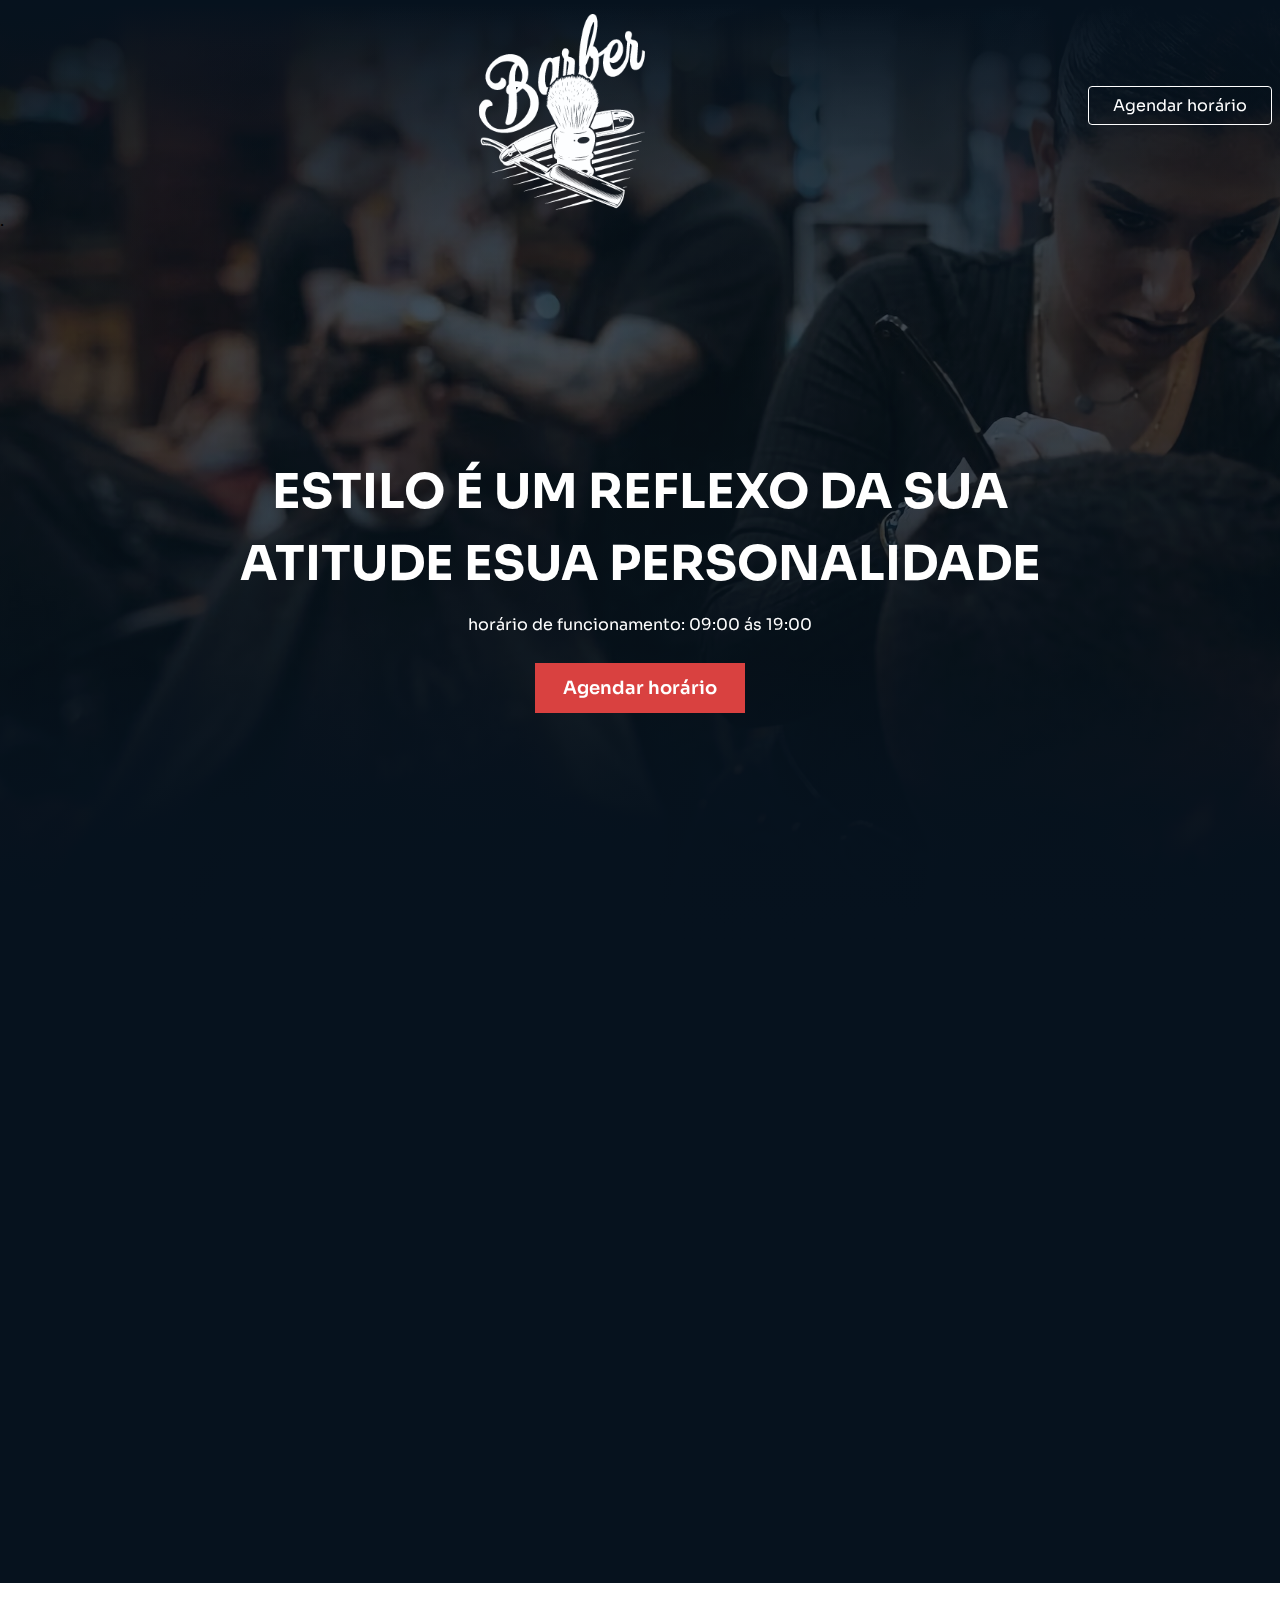
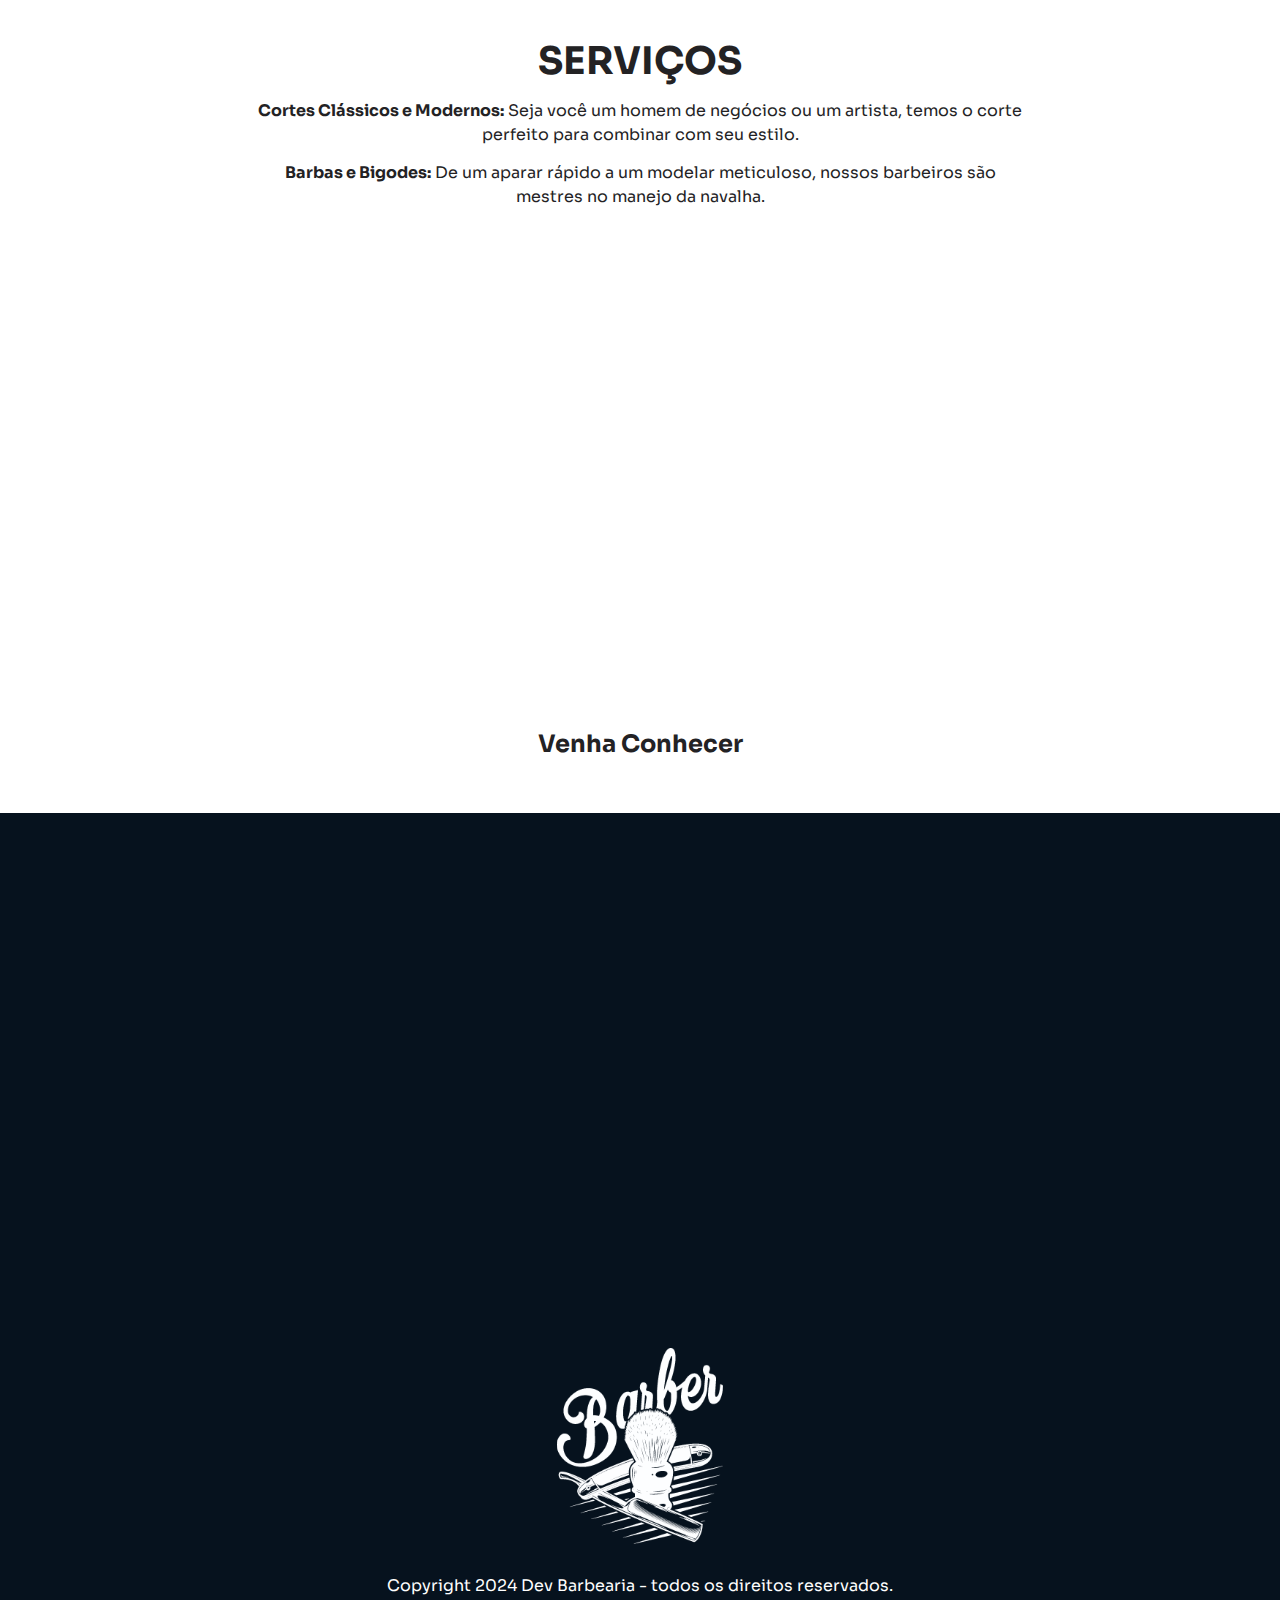
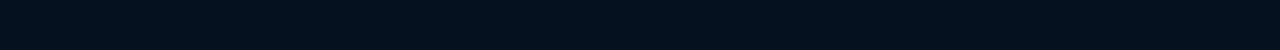
==== index.html @ 0df72bb5 "Rename index,.html to index.html" ====
<!DOCTYPE html>
<html lang="pt-br">

<head>
    <meta charset="UTF-8">
    <meta name="viewport" content="width=device-width, initial-scale=1.0"/>
    <link href="https://unpkg.com/aos@2.3.1/dist/aos.css" rel="stylesheet"/>
    <link rel="preconnect" href="https://fonts.googleapis.com" />
    <link rel="preconnect" href="https://fonts.gstatic.com" crossorigin />
    <link href="https://fonts.googleapis.com/css2?family=Sora:wght@300;400;500;600&display=swap" rel="stylesheet" />
    <link rel="stylesheet" href="https://cdnjs.cloudflare.com/ajax/libs/font-awesome/6.0.0-beta3/css/all.min.css"
        integrity="sha512-Fo3rlrZj/k7ujTnHg4CGR2D7kSs0v4LLanw2qksYuRlEzO+tcaEPQogQ0KaoGN26/zrn20ImR1DfuLWnOo7aBA=="
        crossorigin="anonymous" referrerpolicy="no-referrer" />


    <link rel="stylesheet" href="style.css">
    <script src="https://unpkg.com/aos@2.3.1/dist/aos.js"></script>
    <title>Barbearia Barber Style</title>
</head>

<body>

    <!--header-->
    <div class="bg-home">
        <header>

            <nav class="header-content conteiner">
                <div class="header-icons" data-aos="fade-down">
                    <a href="#">
                        <i class="fa-brands fa-instagram fa-2x"></i>
                    </a>
                    <a href="#">
                        <i class="fa-brands fa-facebook fa-2x"></i>
                    </a>
                    <a href="#">
                        <i class="fa-brands fa-tiktok fa-2x"></i>
                    </a>
                </div>
            
                <div class="header-logo" data-aos="fade-up" data-aos-delay="300">
                    <img data-aos="flip-up" data-aos-delay="400" data-aos-duration="1500" src="asssets/logo.svg"
                        alt="Logo da barbearia" />
                </div>

                <div data-aos="fade-down" >
                    <a class="header-button" href="#">
                        Agendar horário
                    </a>
                </div>

            </nav>.

            <main class="hero container" data-aos="fade-up" data-aos-delay="400">
                <h1>ESTILO É UM REFLEXO DA SUA ATITUDE ESUA PERSONALIDADE</h1>
                <P>horário de funcionamento: 09:00 ás 19:00</P>
                <a href="http://api.whatsapp.com/send?1=pt_BR&phone=5500000000000&text=Quero%20fazer%20um%20agendamento%20hoje!" class="button-contact" target="_blank">
                    Agendar horário
                </a>


            </main>
        </header>
    </div>
    <section class="about">
        <div class="conteiner about-content">
            <div data-aos="zoom-in" data-aos-delay="100">
                <img src="asssets/images.svg" alt="imagem sbre a barbearia" />
            </div>
        
            <div class="about-description" data-aos="zoom-out-left" data-aos-delay="250">
            
                <h2>Sobre</h2>
                <p>Desde a sua fundação em <strong>1920</strong>, a barbearia Barber Style tem sido um marco na comunidade, oferecendo mais do que apenas serviços de barbearia; oferecemos uma herança. Por gerações, homens de todas as idades têm atravessado nossas portas em busca de qualidade, tradição e um toque de modernidade.</p>
                <p><strong>Nossa História:</strong> Nossa jornada começou na efervescente década de 20, quando nosso fundador abriu as portas da primeira barbearia da cidade. Desde então, temos sido um ponto de encontro para debates, risadas e, claro, o melhor em cuidados pessoais masculinos.</p>
                <P>Horário de funcionamento <strong>09:00</strong> às <strong>18:00</strong></P>
        
            </div>

        </div>

    </section>
    <section class="services">
        <div class="services-content container">
            <h2>Serviços</h2>
            <p><strong>Cortes Clássicos e Modernos:</strong> Seja você um homem de negócios ou um artista, temos o corte
                perfeito para combinar com
                seu estilo.
            </p>
            <p><strong> Barbas e Bigodes:</strong> De um aparar rápido a um modelar meticuloso, nossos barbeiros são mestres no
                manejo da navalha.</p>
        </div>
        <section class="haircuts">
            <div class="haircut" data-aos="fade-up" data-aos-delay="150">
                <img src="asssets/corte1.png" 
                alt="corte normal"
                />
                <div class="haircut-info">
                    <strong>Corte normal</strong>
                    <button>R$45,00
                    </button>
    
                </div>
                  
            </div>
            <div class="haircut" data-aos="fade-up" data-aos-delay="250">
                <img src="asssets/corte2.png" 
                alt="barba completa"
                />
                <div class="haircut-info">
                    <strong>Barba Completa</strong>
                    <button>R$35,00
                    </button>
    
                </div>
                  
            </div>
            <div class="haircut" data-aos="fade-up" data-aos-delay="400">
                <img src="asssets/corte3.png" 
                alt="corte e barba"
                />
                <div class="haircut-info">
                    <strong>Corte e barba</strong>
                    <button>R$80,00
                    </button>
    
                </div>
                  
            </div>

    </section>
    


    </section>
    <div class="services">
        <h2>Venha Conhecer</h2>
    </div>    
        <iframe
        width="100%"
        src="https://www.google.com/maps/embed?pb=!1m18!1m12!1m3!1d34966.18574050979!2d-43.26667324268575!3d-22.89981093737234!2m3!1f0!2f0!3f0!3m2!1i1024!2i768!4f13.1!3m3!1m2!1s0x997d5b532423f7%3A0x25151e5195671fe3!2sNorteShopping!5e0!3m2!1spt-BR!2sbr!4v1711416527060!5m2!1spt-BR!2sbr" width="600" height="450" style="border:0;" allowfullscreen="" loading="lazy" referrerpolicy="no-referrer-when-downgrade"></iframe>
    <footer class="footer">
        <div class="footer-icons">
            <a href="#">
                <i class="fa-brands fa-instagram fa-2x"></i>
            </a>
            <a href="#">
                <i class="fa-brands fa-facebook fa-2x"></i>
            </a>
            <a href="#">
                <i class="fa-brands fa-tiktok fa-2x"></i>
            </a>

        </div>
        <div>
            <img 
            src="asssets/logo.svg" 
            alt="logo barbearia"
            />
        </div>
        <p>Copyright 2024 Dev Barbearia - todos os direitos reservados.</p>
    </footer>    

    <a href="http://api.whatsapp.com/send?1=pt_BR&phone=5500000000000&text=Quero%20fazer%20um%20agendamento%20hoje!" class="btn-whatssapp" target="_blank" data-aos="zoom-in-up" data-aos-delay="400">
        <img src="asssets/whatssapp.svg" alt="botao whatssapp">
        <span class="tooltip-text">Agende seu horário</span>
    </a>

    
<script src="script.js"></script>
</body>

</html>
---- style.css ----
* {
  margin: 0;
  padding: 0;
  box-sizing: border-box;
  outline: 0;
}

header {
  width: 100%;
}

.header-content {
  display: flex;
  align-items: center;
  justify-content: space-between;
}

i {
  color: #fff;
}

.header-icons {
  display: flex;
  gap: 14px;
}

.header-icons a:hover i {
  animation: translateY 0.8s infinite alternate;
  color: #d34040;
}

@keyframes translateY {
  from {
    transform: translateY(0) scale(1);
  }
  to {
    transform: translateY(-8px) scale(1.1);
  }
}
.header-button {
  border: 1px solid #fff;
  padding: 8px 24px;
  border-radius: 4px;
  color: #fff;
  background-color: transparent;
}

.header-button:hover {
  border: 1px solid #d34040;
  background-color: #d34040;
}

.header-logo {
  display: flex;
  align-items: center;
  justify-content: center;
  margin-top: 14px;
}

@media screen and (max-width: 768px) {
  .header-content {
    width: 100%;
    flex-direction: column;
    align-items: center;
    justify-content: center;
  }
  .header-content i {
    margin-top: 16px;
    font: size 34px;
  }
  .header-logo img {
    width: 160px;
    margin-top: 46px;
  }
  .header-button {
    display: none;
  }
}
.conteiner {
  max-width: 1440px;
  margin: 0 auto;
  padding: 0 8px;
}

.bg-home {
  position: relative;
}

.bg-home::before {
  content: "";
  display: block;
  position: absolute;
  background-image: linear-gradient(to bottom, rgba(6, 18, 30, 0.1), #06121e), url("../asssets/bg.svg");
  left: 0;
  top: 0;
  width: 100%;
  height: 100%;
  z-index: -1;
  background-size: cover;
  background-repeat: no-repeat;
  background-position: 50% 0;
  opacity: 0.9;
}

.hero {
  color: #fff;
  min-height: 80vh;
  display: flex;
  flex-direction: column;
  align-items: center;
  justify-content: center;
  padding: 14px;
}
.hero h1 {
  text-align: center;
  line-height: 150%;
  max-width: 940px;
  font-size: 48px;
}
.hero p {
  text-align: center;
  margin: 14px;
}

.button-contact {
  padding: 14px 28px;
  color: #fff;
  background-color: #d94140;
  border: 0;
  font-size: 18px;
  font-weight: 600;
  margin: 14px 0;
}

.button-contact:hover {
  animation: scaleButton 0.8s alternate infinite;
}

@keyframes scaleButton {
  from {
    transform: scale(1);
  }
  to {
    transform: scale(1.07);
  }
}
@media screen and (max-width: 768px) {
  .hero {
    min-height: 60vh;
  }
  .hero h1 {
    font-size: 34px;
    padding: 0 14px;
    width: 100%;
  }
  .hero p {
    font-size: 14px;
  }
}
@media screen and (max-width: 480px) {
  .hero {
    font: size 24px;
  }
  .hero {
    font-size: 12px;
  }
}
.about {
  background-color: #06121e;
  overflow: hidden;
  color: #fff;
}

.about-content {
  display: flex;
  align-items: center;
  justify-content: center;
  gap: 14px;
  padding: 34px 14px 64px 14px;
}
.about-content img {
  max-width: 570px;
}

.about-content div {
  flex: 1;
}

.about-description h2 {
  font-size: 38px;
  margin-bottom: 24px;
}
.about-description p {
  margin-bottom: 14px;
  line-height: 150%;
}

@media screen and (max-width: 768px) {
  .about-content {
    flex-direction: column;
  }
}
.services {
  background-color: #fff;
  color: #232224;
  display: flex;
  flex-direction: column;
  align-items: center;
  justify-content: center;
  padding: 54px 14px;
}

.services-content h2 {
  text-transform: uppercase;
  text-align: center;
  font-size: 38px;
  margin-bottom: 14px;
}

.services-content p {
  line-height: 150%;
  margin-bottom: 14px;
  text-align: center;
  max-width: 780px;
}

.haircuts {
  display: flex;
  justify-content: center;
  align-items: center;
  gap: 16px;
  padding: 0 44px 34px 44px;
}

.haircut {
  flex: 1;
  display: flex;
  flex-direction: column;
  background-color: #fff;
  border-radius: 8px;
  box-shadow: 0px -1px 17px -4px rgba(0, 0, 0, 0.45);
  overflow: hidden;
}
.haircut img {
  width: 100%;
  max-width: 354px;
  transition: transform 0.2;
}

.haircut img:hover {
  transform: scale(1.2);
  z-index: 1;
}

.haircut-info {
  width: 100%;
  display: flex;
  justify-content: space-between;
  padding: 14px;
  background-color: #fff;
  z-index: 99;
}

.haircut-info button {
  color: #fff;
  background-color: #d94140;
  padding: 4px 8px;
  border-radius: 4px;
  border: 0;
  cursor: default;
}

@media screen and (max-width: 768px) {
  .haircuts {
    flex-direction: column;
  }
  .haircut {
    max-width: 740px;
  }
}
.footer {
  display: flex;
  flex-direction: column;
  align-items: center;
  justify-content: center;
  padding: 54px 0;
  gap: 26px;
  color: #fff;
}

.footer-icons {
  display: flex;
  gap: 8px;
  color: #fff;
}

.btn-whatssapp {
  position: fixed;
  bottom: 24px;
  right: 24px;
  z-index: 99;
}
.btn-whatssapp img {
  max-width: 74px;
}
.btn-whatssapp img:hover {
  transform: scale(1.1);
  transform: 0.4s;
}

.btn-whatssapp .tooltip-text {
  visibility: hidden;
  position: absolute;
  width: 120px;
  top: 8px;
  left: -144px;
  padding: 4px;
  border-radius: 8px;
  text-align: center;
  background-color: #232224;
  opacity: 0;
  color: #fff;
  transition: opacity 0.3s;
}

.btn-whatssapp:hover .tooltip-text {
  visibility: visible;
  opacity: 1;
}

@media screen and (max-width: 768px) {
  .btn-whatssapp img {
    max-width: 64px;
  }
}
body {
  font-family: "Sora", sans-serif;
  width: 100%;
  height: 100vh;
  position: relative;
  background-color: #06121e;
}

button_ {
  font-family: "Sora", sans-serif;
  cursor: pointer;
}

svg {
  width: 100%;
}

img {
  width: 100%;
}

a {
  cursor: pointer;
  text-decoration: none;
}/*# sourceMappingURL=style.css.map */
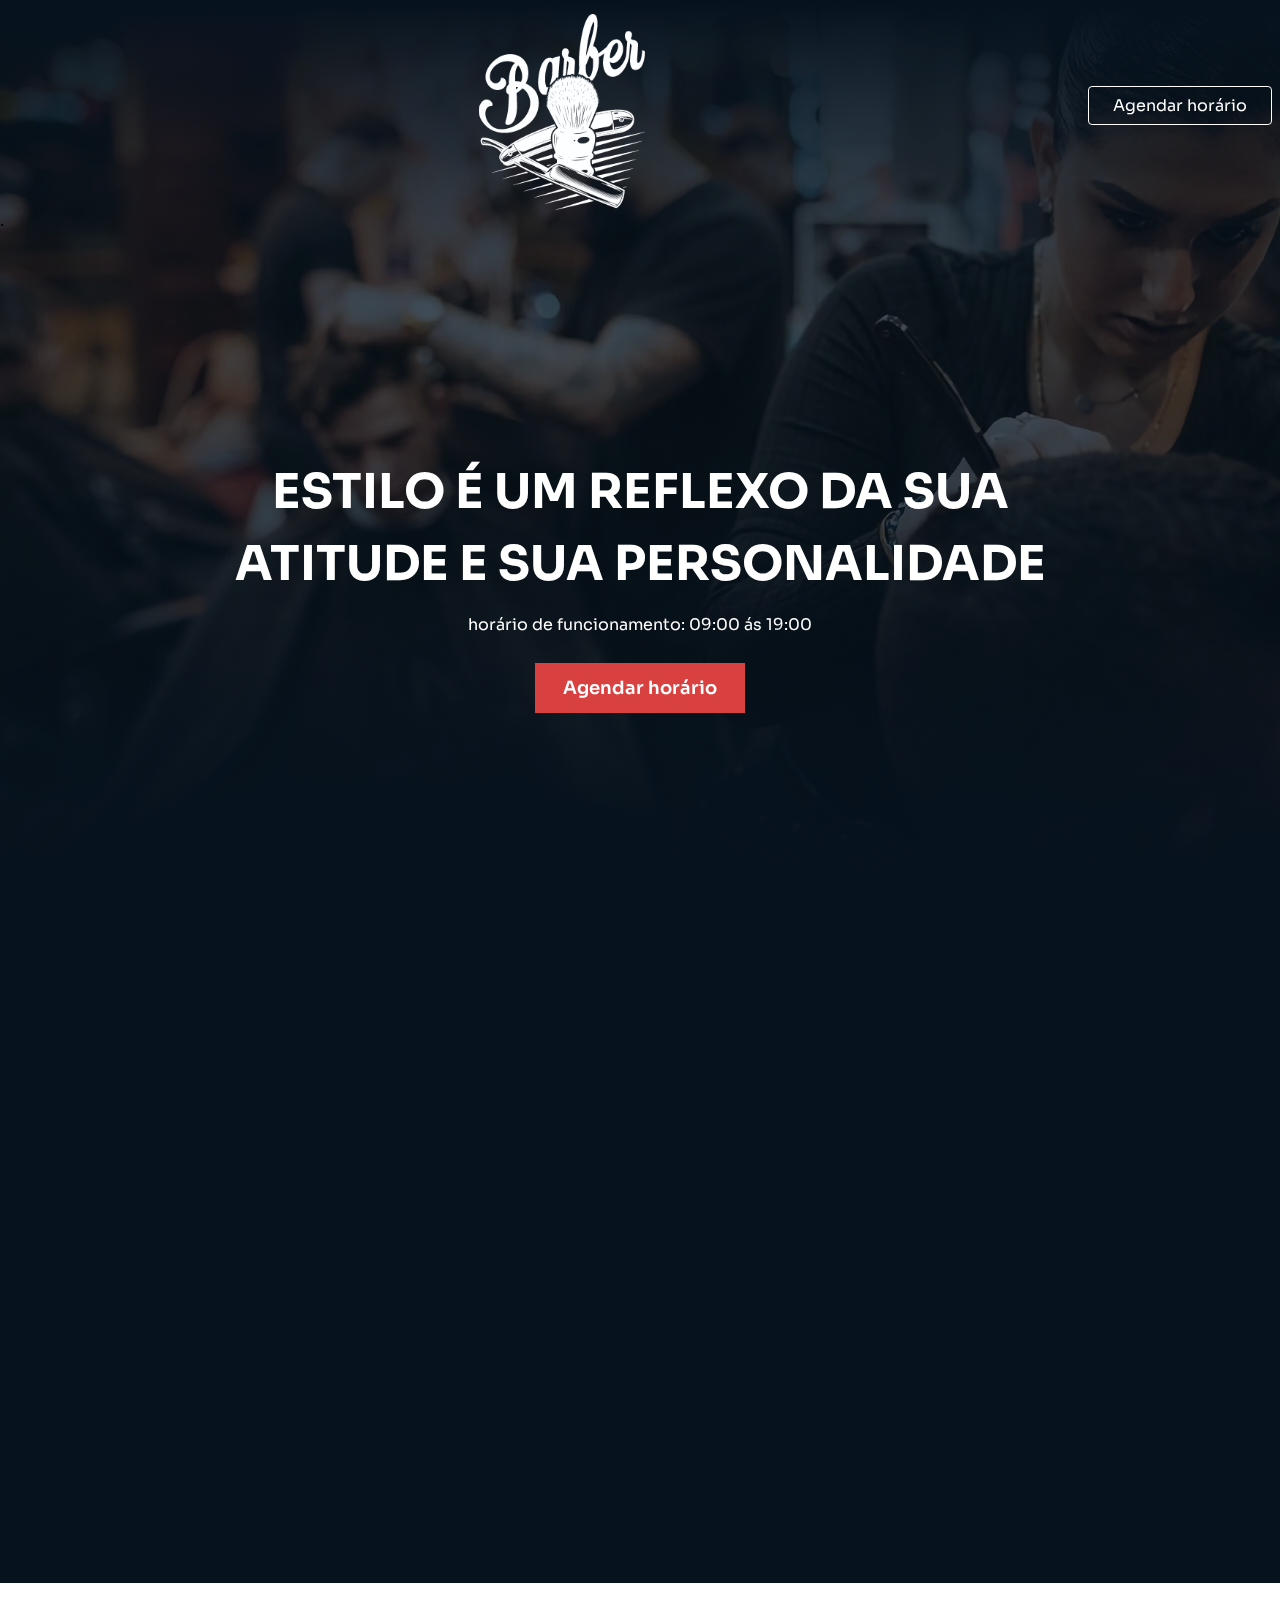
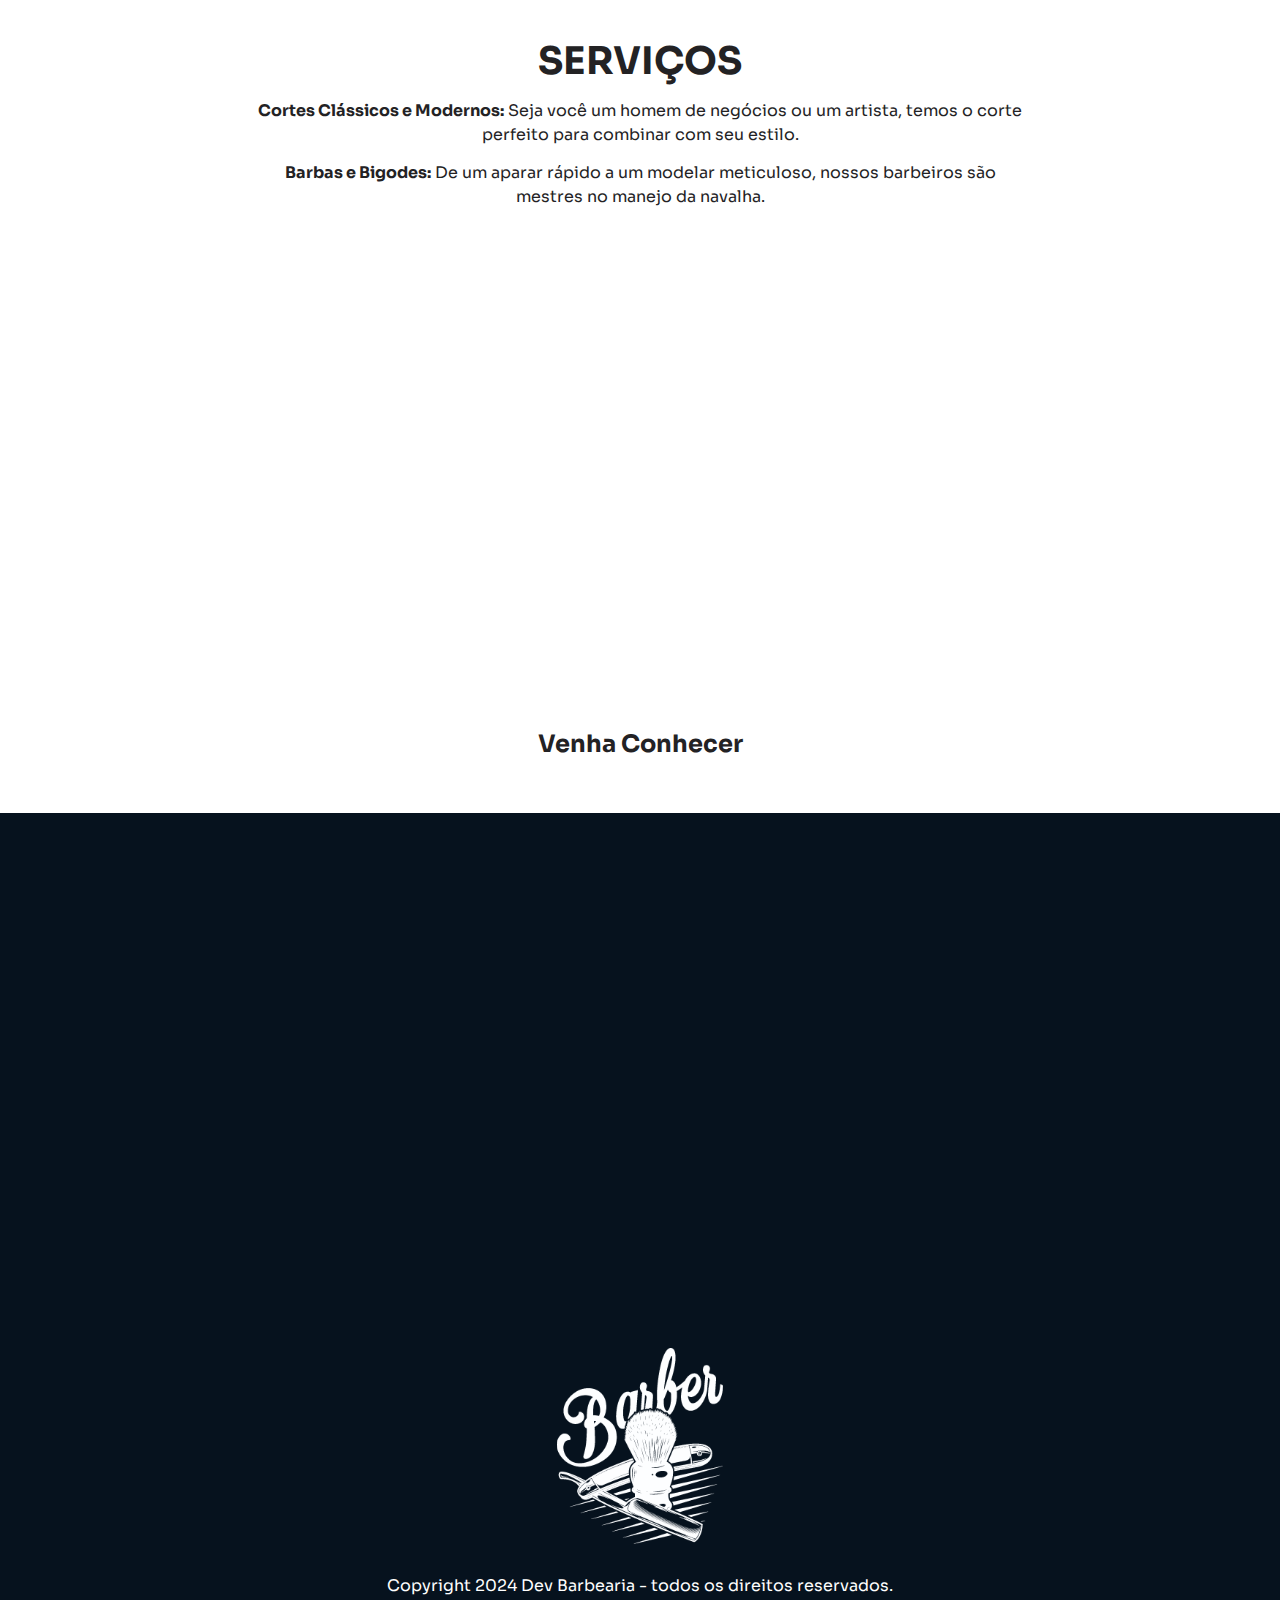
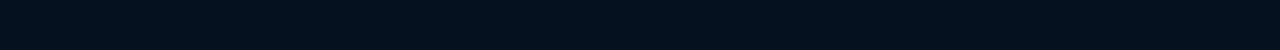
==== commit 8248c6d4: "Update index.html" ====
--- a/index.html
+++ b/index.html
@@ -51,7 +51,7 @@
             </nav>.
 
             <main class="hero container" data-aos="fade-up" data-aos-delay="400">
-                <h1>ESTILO É UM REFLEXO DA SUA ATITUDE ESUA PERSONALIDADE</h1>
+                <h1>ESTILO É UM REFLEXO DA SUA ATITUDE E SUA PERSONALIDADE</h1>
                 <P>horário de funcionamento: 09:00 ás 19:00</P>
                 <a href="http://api.whatsapp.com/send?1=pt_BR&phone=5500000000000&text=Quero%20fazer%20um%20agendamento%20hoje!" class="button-contact" target="_blank">
                     Agendar horário
